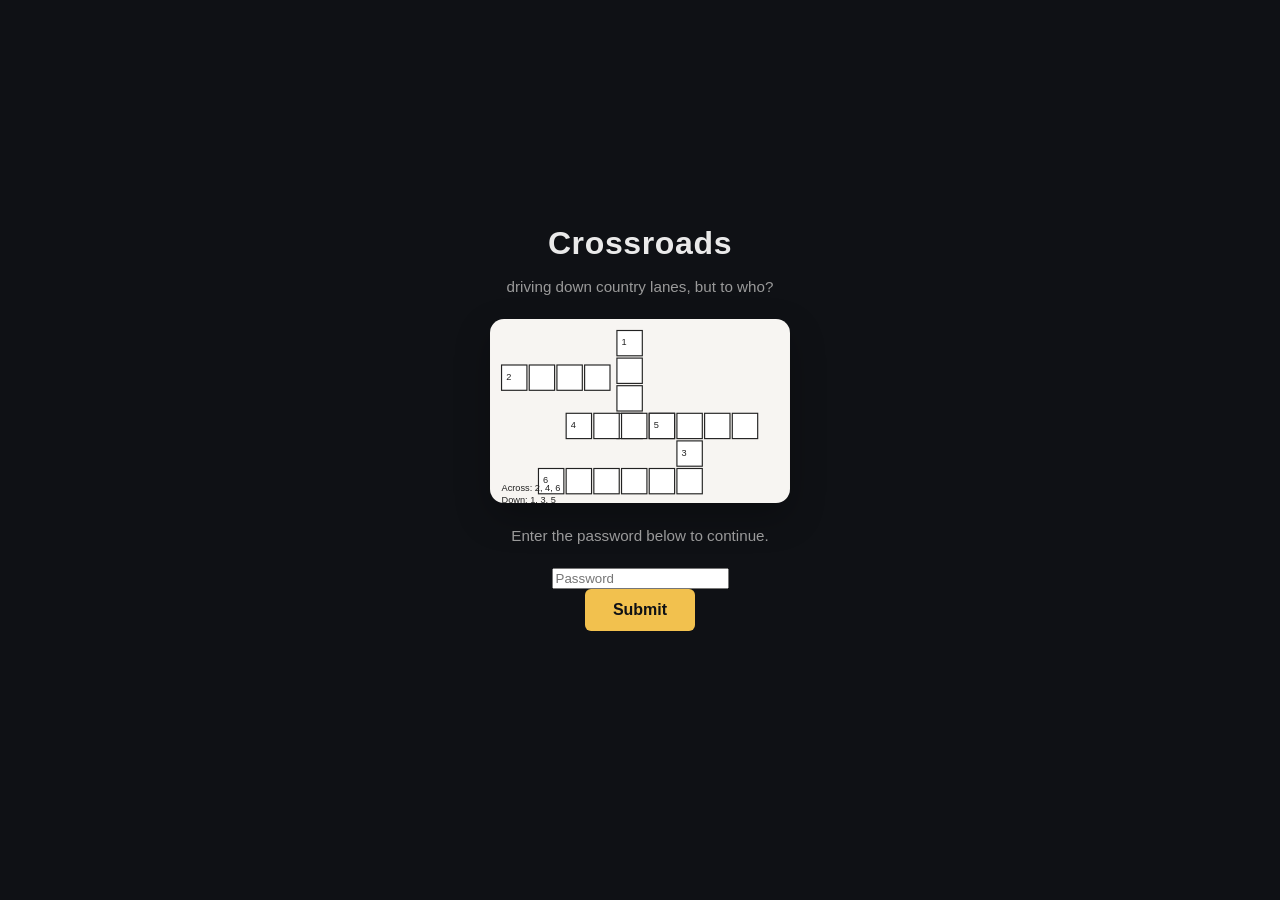
==== crossroads.html @ e38bcb4b "Add Crossroads puzzle page and assets Add Crossroads puzzle UI and supporting assets: new crossroads" ====
<!DOCTYPE html>
<html lang="en">
<head>
  <meta charset="UTF-8">
  <meta name="viewport" content="width=device-width, initial-scale=1.0">
  <title>Crossroads</title>
  <link rel="stylesheet" href="/styles.css">
</head>
<body>
  <div class="container crossroads-page">
    <h1>Crossroads</h1>
    <p class="instructions">driving down country lanes, but to who?</p>
    <div class="image-card">
      <img src="/crossroads.svg" alt="Crossroads puzzle image">
    </div>
    <p class="instructions">Enter the password below to continue.</p>
    <input type="password" id="password-input" placeholder="Password" autocomplete="off">
    <br>
    <button id="submit-btn">Submit</button>
    <p id="message"></p>
  </div>

  <script>
    function showMessage(text, isSuccess) {
      var messageEl = document.getElementById("message");
      messageEl.textContent = text;
      messageEl.className = isSuccess ? "success" : "error";
    }

    function checkPassword() {
      var input = document.getElementById("password-input").value.trim().toLowerCase();
      if (input === "mcdonald") {
        showMessage("Password accepted. Redirecting...", true);
        setTimeout(function() {
          window.location.href = "/vigenere";
        }, 900);
      } else {
        showMessage("That password is not correct.", false);
      }
    }

    document.getElementById("submit-btn").addEventListener("click", checkPassword);
    document.getElementById("password-input").addEventListener("keydown", function (e) {
      if (e.key === "Enter") checkPassword();
    });
  </script>
</body>
</html>
---- styles.css ----
* {
  box-sizing: border-box;
}

body {
  margin: 0;
  min-height: 100vh;
  display: flex;
  align-items: center;
  justify-content: center;
  background: #0f1115;
  color: #eaeaea;
  font-family: -apple-system, BlinkMacSystemFont, "Segoe UI", Helvetica, Arial, sans-serif;
}

.container {
  text-align: center;
  padding: 2rem;
  max-width: 480px;
}

h1 {
  font-size: 2rem;
  margin-bottom: 0.5rem;
  letter-spacing: 0.02em;
}

.subtitle {
  color: #9a9a9a;
  margin-bottom: 2rem;
}

.clue {
  font-size: 1.75rem;
  font-weight: 700;
  letter-spacing: 0.15em;
  color: #f2c14e;
  margin: 1.5rem 0;
  text-transform: uppercase;
}

.instructions {
  color: #9a9a9a;
  margin-bottom: 1.5rem;
  font-size: 0.95rem;
}

#answer-input {
  width: 100%;
  padding: 0.75rem 1rem;
  font-size: 1rem;
  border-radius: 6px;
  border: 1px solid #333;
  background: #1a1d24;
  color: #eaeaea;
  margin-bottom: 1rem;
  outline: none;
}

#answer-input:focus {
  border-color: #f2c14e;
}

button {
  padding: 0.75rem 1.75rem;
  font-size: 1rem;
  border-radius: 6px;
  border: none;
  background: #f2c14e;
  color: #0f1115;
  font-weight: 600;
  cursor: pointer;
}

button:hover {
  background: #e0af38;
}

#message {
  margin-top: 1.5rem;
  font-size: 1.05rem;
  min-height: 1.5rem;
}

#message.success {
  color: #6fcf97;
}

.image-card {
  margin: 1.5rem auto;
  max-width: 100%;
  border-radius: 14px;
  overflow: hidden;
  box-shadow: 0 14px 35px rgba(0, 0, 0, 0.25);
}

.image-card img {
  display: block;
  width: 100%;
  height: auto;
}

.hidden-page {
  background: #000;
  color: #000;
  min-height: 100vh;
}

.hidden-container {
  position: relative;
  min-height: 100vh;
  padding: 2rem;
}

.hidden-text {
  position: absolute;
  bottom: 1rem;
  right: 1rem;
  color: #000;
  font-size: 1rem;
  line-height: 1.6;
}

.hidden-text a {
  color: inherit;
  text-decoration: none;
}

#message.error {
  color: #eb5757;
}

.basecase {
  font-size: 3rem;
  letter-spacing: 0.1em;
  color: #6fcf97;
  font-family: "Courier New", monospace;
}
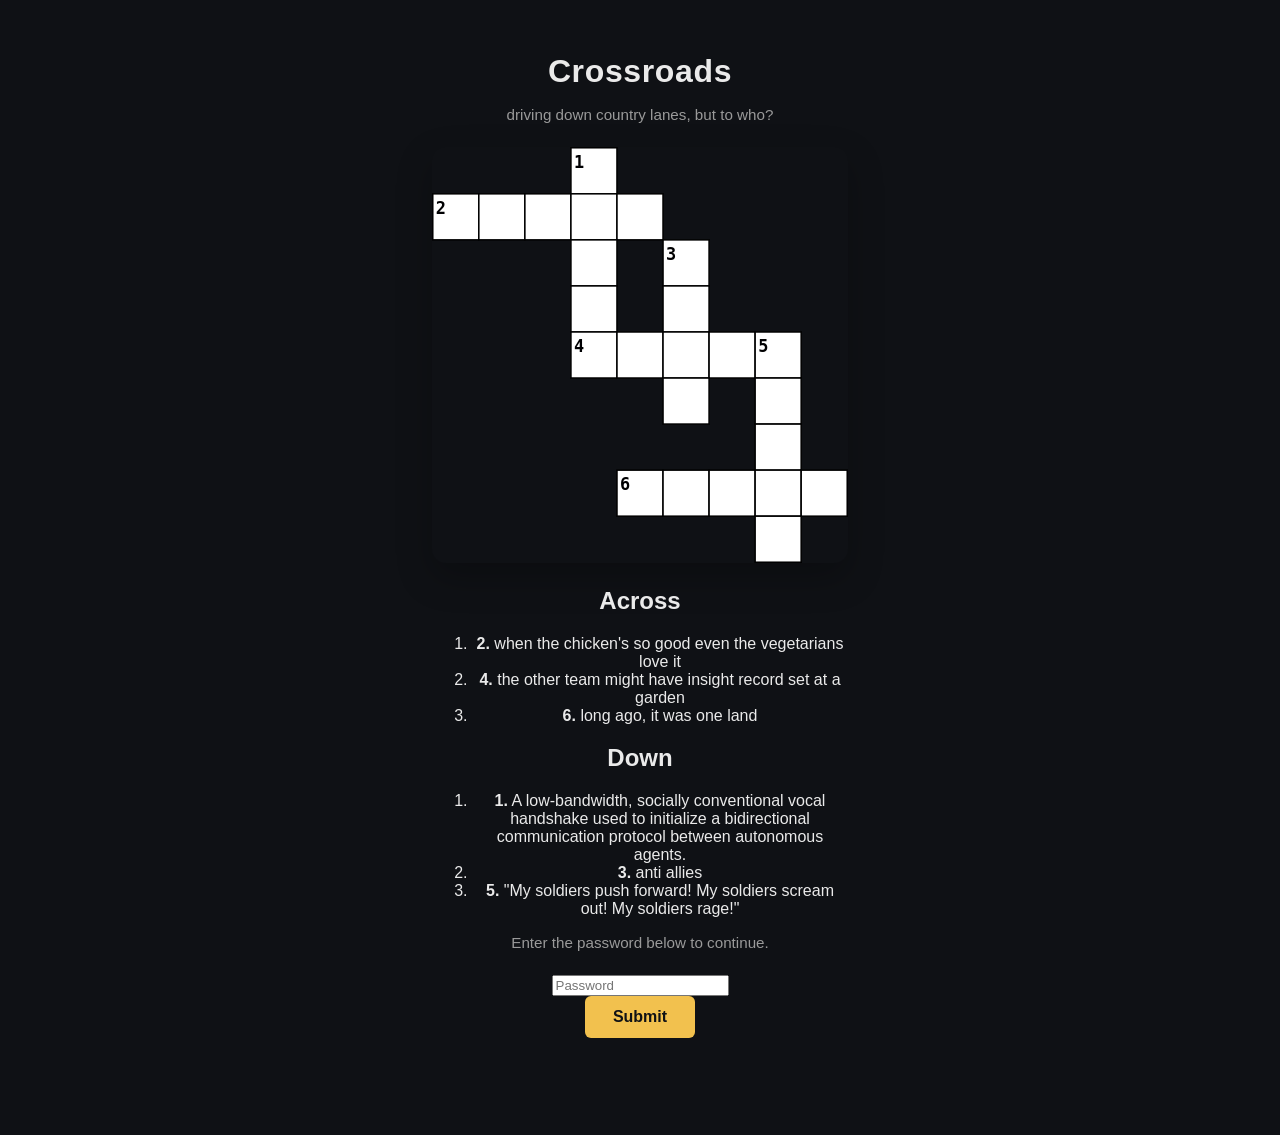
==== commit 3adf625b: "Update crossroads.html" ====
--- a/crossroads.html
+++ b/crossroads.html
@@ -12,6 +12,20 @@
     <p class="instructions">driving down country lanes, but to who?</p>
     <div class="image-card">
       <img src="/crossroads.svg" alt="Crossroads puzzle image">
+    </div>
+    <div class="clues-block">
+      <h2>Across</h2>
+      <ol class="clue-list">
+        <li><strong>2.</strong> when the chicken's so good even the vegetarians love it</li>
+        <li><strong>4.</strong> the other team might have insight record set at a garden</li>
+        <li><strong>6.</strong> long ago, it was one land</li>
+      </ol>
+      <h2>Down</h2>
+      <ol class="clue-list">
+        <li><strong>1.</strong> A low-bandwidth, socially conventional vocal handshake used to initialize a bidirectional communication protocol between autonomous agents.</li>
+        <li><strong>3.</strong> anti allies</li>
+        <li><strong>5.</strong> "My soldiers push forward! My soldiers scream out! My soldiers rage!"</li>
+      </ol>
     </div>
     <p class="instructions">Enter the password below to continue.</p>
     <input type="password" id="password-input" placeholder="Password" autocomplete="off">
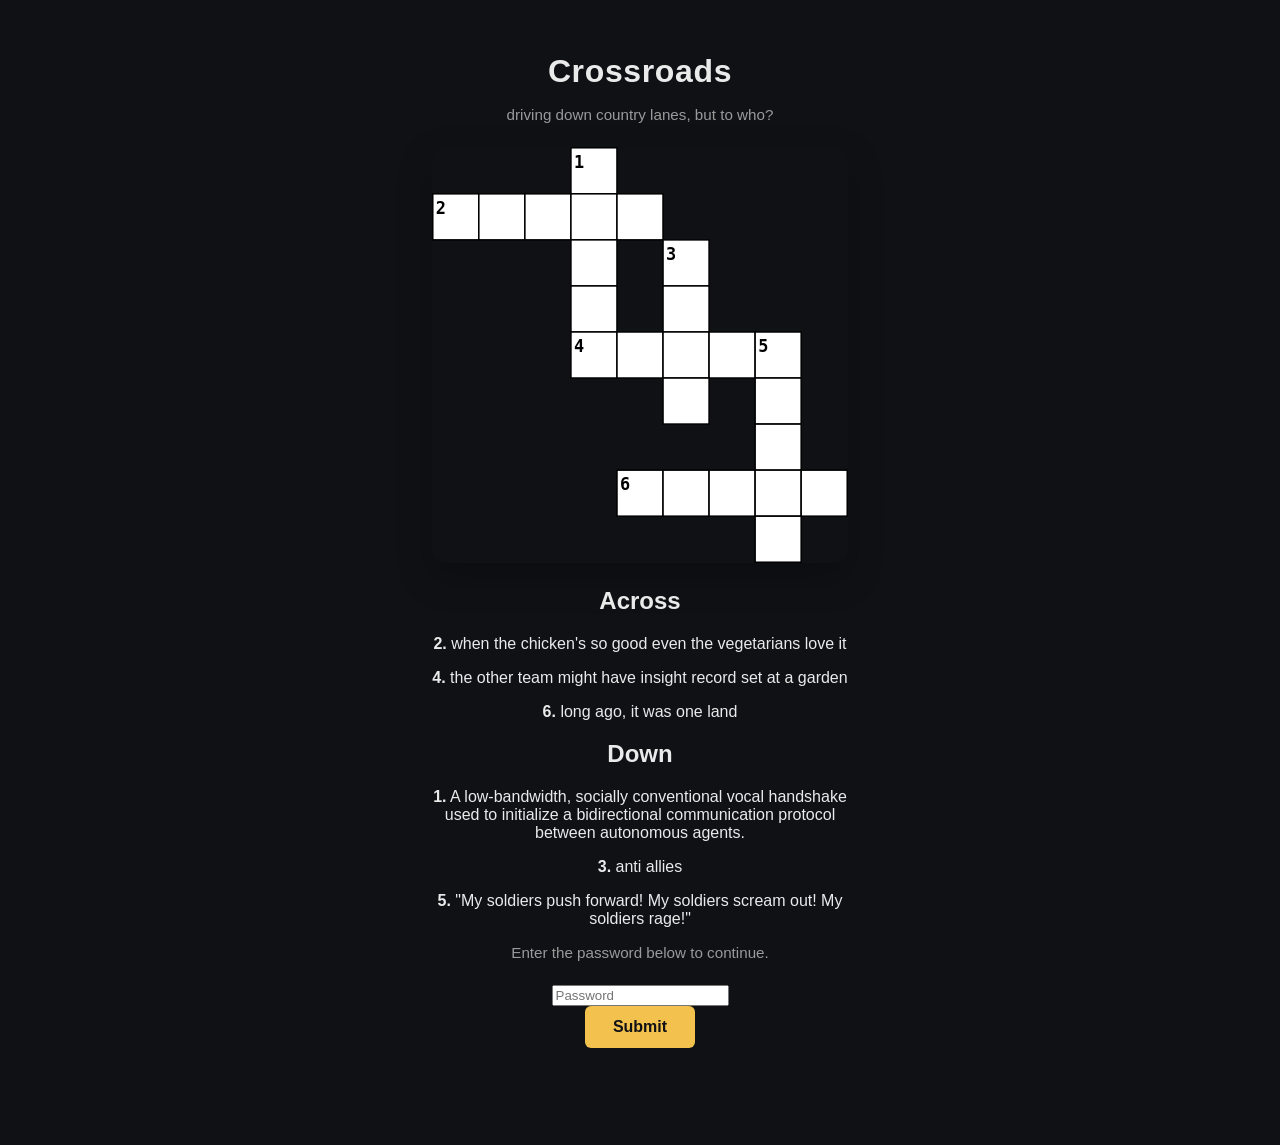
==== commit 6ac90b53: "Update crossroads.html" ====
--- a/crossroads.html
+++ b/crossroads.html
@@ -15,17 +15,13 @@
     </div>
     <div class="clues-block">
       <h2>Across</h2>
-      <ol class="clue-list">
-        <li><strong>2.</strong> when the chicken's so good even the vegetarians love it</li>
-        <li><strong>4.</strong> the other team might have insight record set at a garden</li>
-        <li><strong>6.</strong> long ago, it was one land</li>
-      </ol>
+      <p><strong>2.</strong> when the chicken's so good even the vegetarians love it</p>
+      <p><strong>4.</strong> the other team might have insight record set at a garden</p>
+      <p><strong>6.</strong> long ago, it was one land</p>
       <h2>Down</h2>
-      <ol class="clue-list">
-        <li><strong>1.</strong> A low-bandwidth, socially conventional vocal handshake used to initialize a bidirectional communication protocol between autonomous agents.</li>
-        <li><strong>3.</strong> anti allies</li>
-        <li><strong>5.</strong> "My soldiers push forward! My soldiers scream out! My soldiers rage!"</li>
-      </ol>
+      <p><strong>1.</strong> A low-bandwidth, socially conventional vocal handshake used to initialize a bidirectional communication protocol between autonomous agents.</p>
+      <p><strong>3.</strong> anti allies</p>
+      <p><strong>5.</strong> "My soldiers push forward! My soldiers scream out! My soldiers rage!"</p>
     </div>
     <p class="instructions">Enter the password below to continue.</p>
     <input type="password" id="password-input" placeholder="Password" autocomplete="off">
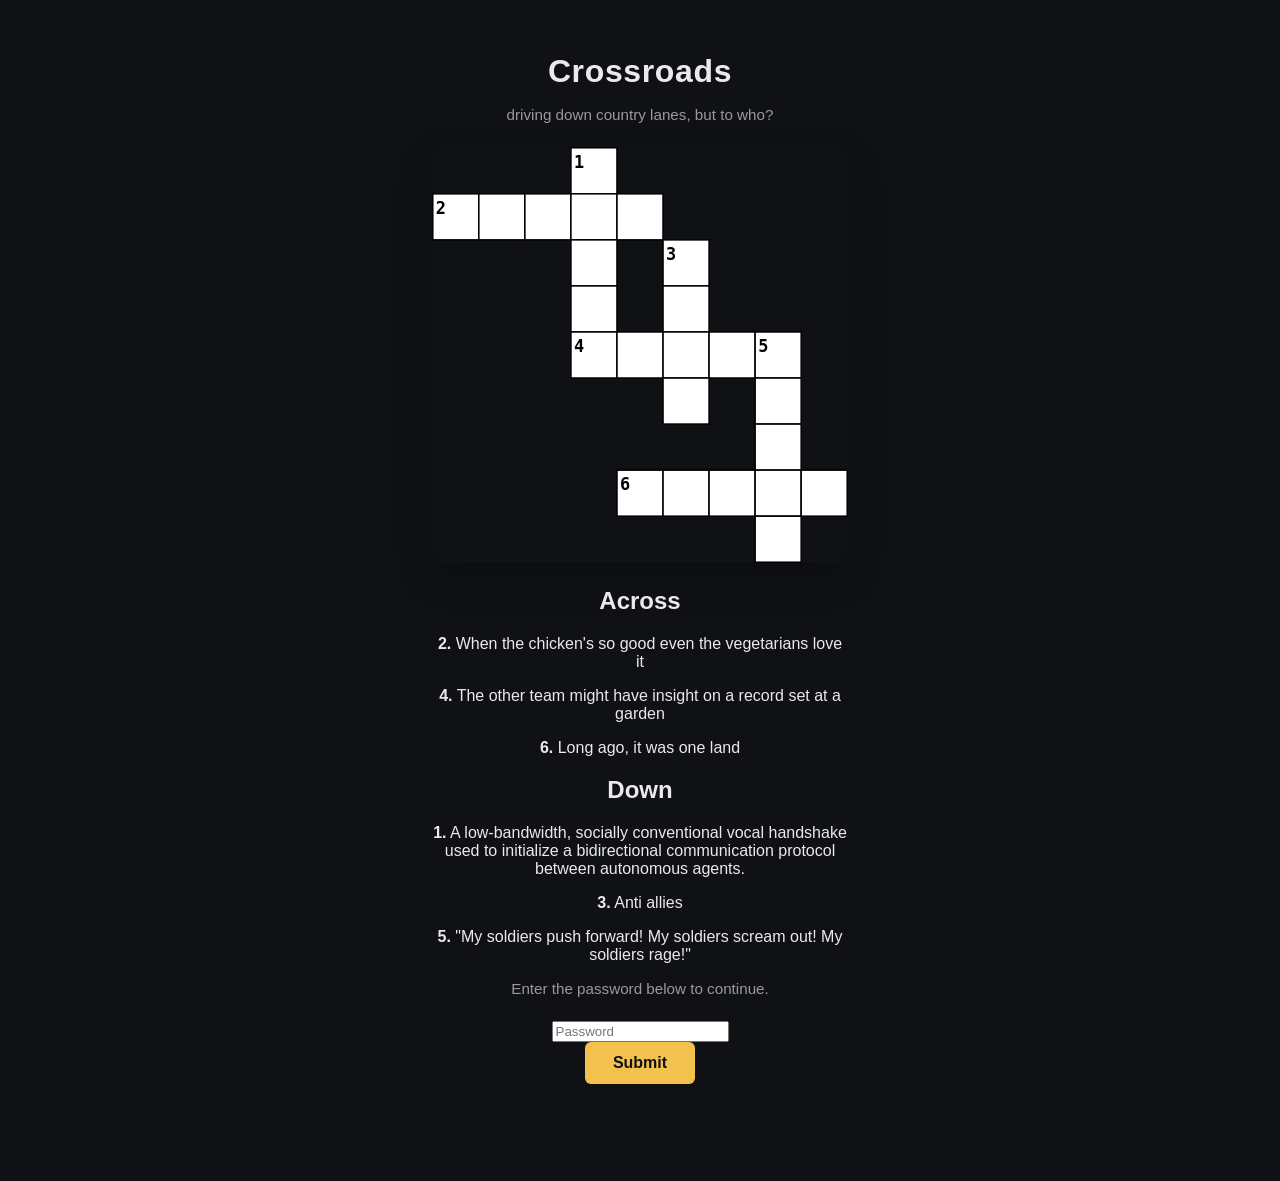
==== commit 00eb6dd7: "Update crossroads.html" ====
--- a/crossroads.html
+++ b/crossroads.html
@@ -15,12 +15,12 @@
     </div>
     <div class="clues-block">
       <h2>Across</h2>
-      <p><strong>2.</strong> when the chicken's so good even the vegetarians love it</p>
-      <p><strong>4.</strong> the other team might have insight record set at a garden</p>
-      <p><strong>6.</strong> long ago, it was one land</p>
+      <p><strong>2.</strong> When the chicken's so good even the vegetarians love it</p>
+      <p><strong>4.</strong> The other team might have insight on a record set at a garden</p>
+      <p><strong>6.</strong> Long ago, it was one land</p>
       <h2>Down</h2>
       <p><strong>1.</strong> A low-bandwidth, socially conventional vocal handshake used to initialize a bidirectional communication protocol between autonomous agents.</p>
-      <p><strong>3.</strong> anti allies</p>
+      <p><strong>3.</strong> Anti allies</p>
       <p><strong>5.</strong> "My soldiers push forward! My soldiers scream out! My soldiers rage!"</p>
     </div>
     <p class="instructions">Enter the password below to continue.</p>
